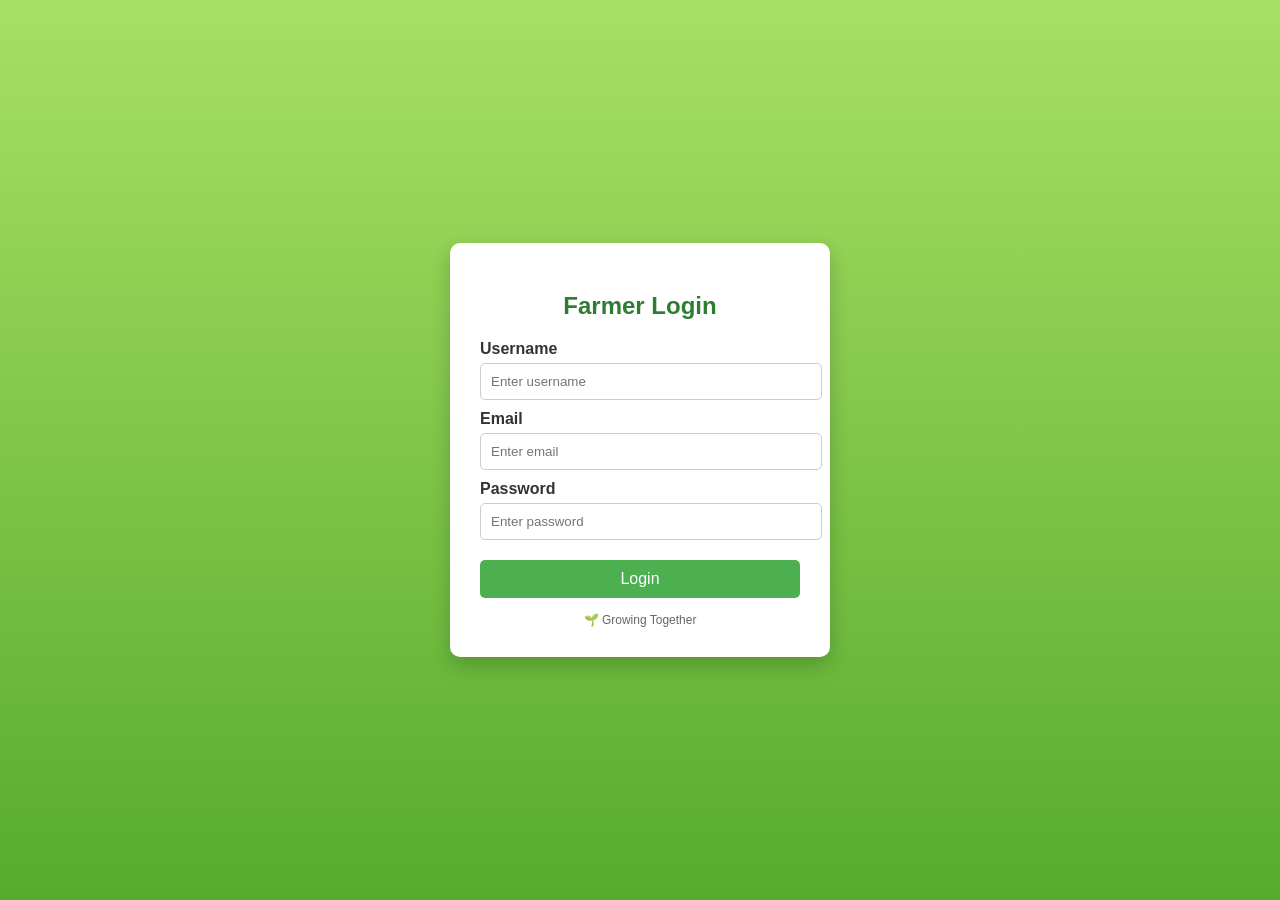
==== login.html @ 411ab0e6 "updated index.html file" ====
<!DOCTYPE html>
<html lang="en">
<head>
    <meta charset="UTF-8">
    <title>Farmer Login</title>
    <style>
        body {
            margin: 0;
            font-family: Arial, sans-serif;
            background: linear-gradient(to bottom, #a8e063, #56ab2f);
            height: 100vh;
            display: flex;
            justify-content: center;
            align-items: center;
        }

        .login-box {
            background: #ffffff;
            padding: 30px;
            width: 320px;
            border-radius: 10px;
            box-shadow: 0 8px 20px rgba(0, 0, 0, 0.2);
        }

        .login-box h2 {
            text-align: center;
            color: #2e7d32;
            margin-bottom: 20px;
        }

        .login-box label {
            font-weight: bold;
            color: #333;
            display: block;
            margin-top: 10px;
        }

        .login-box input {
            width: 100%;
            padding: 10px;
            margin-top: 5px;
            border-radius: 5px;
            border: 1px solid #ccc;
        }

        .login-box input:focus {
            outline: none;
            border-color: #4caf50;
        }

        .login-box button {
            width: 100%;
            padding: 10px;
            margin-top: 20px;
            background-color: #4caf50;
            border: none;
            color: white;
            font-size: 16px;
            border-radius: 5px;
            cursor: pointer;
        }

        .login-box button:hover {
            background-color: #388e3c;
        }

        .footer-text {
            text-align: center;
            margin-top: 15px;
            font-size: 12px;
            color: #666;
        }
    </style>
</head>
<body>

    <div class="login-box">
        <h2>Farmer Login</h2>

        <form>
            <label>Username</label>
            <input type="text" placeholder="Enter username" required>

            <label>Email</label>
            <input type="email" placeholder="Enter email" required>

            <label>Password</label>
            <input type="password" placeholder="Enter password" required>

            <button type="submit">Login</button>
        </form>

        <div class="footer-text">
            🌱 Growing Together
        </div>
    </div>

</body>
</html>
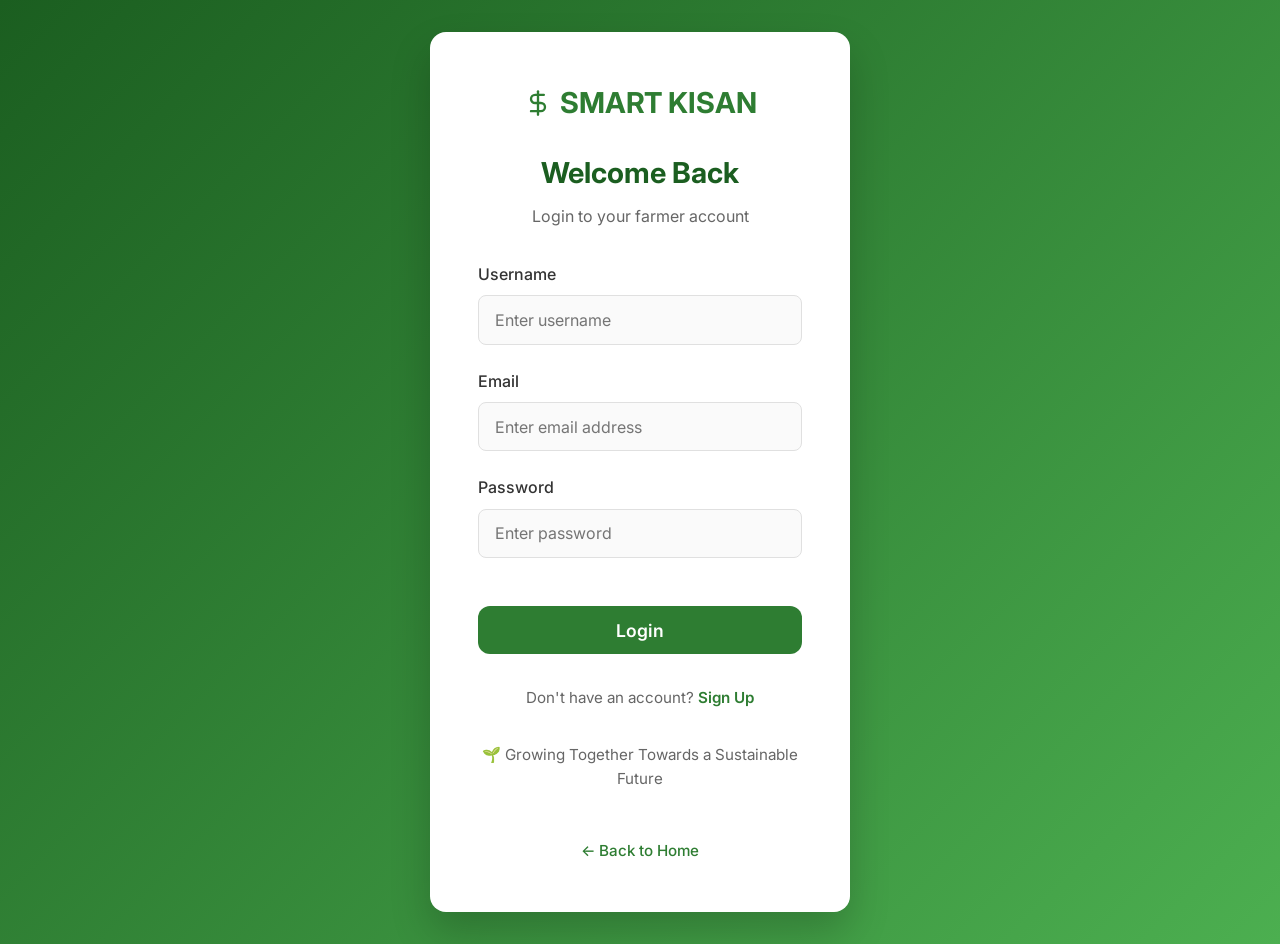
==== commit 5b98e64f: "done" ====
--- a/login.html
+++ b/login.html
@@ -2,96 +2,46 @@
 <html lang="en">
 <head>
     <meta charset="UTF-8">
-    <title>Farmer Login</title>
-    <style>
-        body {
-            margin: 0;
-            font-family: Arial, sans-serif;
-            background: linear-gradient(to bottom, #a8e063, #56ab2f);
-            height: 100vh;
-            display: flex;
-            justify-content: center;
-            align-items: center;
-        }
+    <meta name="viewport" content="width=device-width, initial-scale=1.0">
+    <title>Login | Smart Kisan</title>
+    <link rel="stylesheet" href="style.css">
+</head>
+<body class="login-body">
+    
+    <div class="login-card">
+        <div style="text-align: center; margin-bottom: 1.5rem;">
+            <a href="index.html" class="logo" style="justify-content: center; font-size: 1.8rem;">
+                <svg width="28" height="28" viewBox="0 0 24 24" fill="none" stroke="currentColor" stroke-width="2" stroke-linecap="round" stroke-linejoin="round"><path d="M12 2v20"></path><path d="M17 5H9.5a3.5 3.5 0 0 0 0 7h5a3.5 3.5 0 0 1 0 7H6"></path></svg>
+                SMART KISAN
+            </a>
+        </div>
+        
+        <h2>Welcome Back</h2>
+        <p>Login to your farmer account</p>
 
-        .login-box {
-            background: #ffffff;
-            padding: 30px;
-            width: 320px;
-            border-radius: 10px;
-            box-shadow: 0 8px 20px rgba(0, 0, 0, 0.2);
-        }
+        <form action="login.php" method="POST">
+            <div class="form-group">
+                <label for="username">Username</label>
+                <input type="text" id="username" name="username" class="form-control" placeholder="Enter username" required>
+            </div>
 
-        .login-box h2 {
-            text-align: center;
-            color: #2e7d32;
-            margin-bottom: 20px;
-        }
+            <div class="form-group">
+                <label for="email">Email</label>
+                <input type="email" id="email" name="email" class="form-control" placeholder="Enter email address" required>
+            </div>
 
-        .login-box label {
-            font-weight: bold;
-            color: #333;
-            display: block;
-            margin-top: 10px;
-        }
+            <div class="form-group">
+                <label for="password">Password</label>
+                <input type="password" id="password" name="password" class="form-control" placeholder="Enter password" required>
+            </div>
 
-        .login-box input {
-            width: 100%;
-            padding: 10px;
-            margin-top: 5px;
-            border-radius: 5px;
-            border: 1px solid #ccc;
-        }
-
-        .login-box input:focus {
-            outline: none;
-            border-color: #4caf50;
-        }
-
-        .login-box button {
-            width: 100%;
-            padding: 10px;
-            margin-top: 20px;
-            background-color: #4caf50;
-            border: none;
-            color: white;
-            font-size: 16px;
-            border-radius: 5px;
-            cursor: pointer;
-        }
-
-        .login-box button:hover {
-            background-color: #388e3c;
-        }
-
-        .footer-text {
-            text-align: center;
-            margin-top: 15px;
-            font-size: 12px;
-            color: #666;
-        }
-    </style>
-</head>
-<body>
-
-    <div class="login-box">
-        <h2>Farmer Login</h2>
-
-        <form>
-            <label>Username</label>
-            <input type="text" placeholder="Enter username" required>
-
-            <label>Email</label>
-            <input type="email" placeholder="Enter email" required>
-
-            <label>Password</label>
-            <input type="password" placeholder="Enter password" required>
-
-            <button type="submit">Login</button>
+            <button type="submit" class="btn" style="width: 100%; margin-top: 1.5rem; padding: 0.85rem; font-size: 1.1rem;">Login</button>
         </form>
 
-        <div class="footer-text">
-            🌱 Growing Together
+        <div style="text-align: center; margin-top: 2rem; color: var(--text-light); font-size: 0.95rem;">
+            <p>Don't have an account? <a href="signup.html" style="color: var(--primary); font-weight: 600; text-decoration: none;">Sign Up</a></p>
+            <p style="margin-top: 1rem;">🌱 Growing Together Towards a Sustainable Future</p>
+            <a href="index.html" style="color: var(--primary); font-weight: 500; text-decoration: none; margin-top: 1rem; display: inline-block; transition: all 0.3s;">&larr; Back to Home</a>
         </div>
     </div>
 
--- a/style.css
+++ b/style.css
@@ -0,0 +1,347 @@
+@import url('https://fonts.googleapis.com/css2?family=Inter:wght@300;400;500;600;700&display=swap');
+
+:root {
+  --primary: #2E7D32;
+  --primary-light: #4CAF50;
+  --primary-dark: #1B5E20;
+  --secondary: #FDD835;
+  --background: #F4F7F4;
+  --surface: #FFFFFF;
+  --text: #333333;
+  --text-light: #666666;
+  --border: #E0E0E0;
+  --radius: 12px;
+  --shadow: 0 8px 30px rgba(0, 0, 0, 0.08);
+}
+
+* {
+  margin: 0;
+  padding: 0;
+  box-sizing: border-box;
+  font-family: 'Inter', sans-serif;
+}
+
+body {
+  background-color: var(--background);
+  color: var(--text);
+  line-height: 1.6;
+}
+
+/* Navbar */
+header {
+  background-color: var(--surface);
+  box-shadow: 0 2px 10px rgba(0,0,0,0.05);
+  position: sticky;
+  top: 0;
+  z-index: 100;
+}
+
+.navbar {
+  max-width: 1200px;
+  margin: 0 auto;
+  padding: 1rem 2rem;
+  display: flex;
+  justify-content: space-between;
+  align-items: center;
+}
+
+.logo {
+  font-size: 1.5rem;
+  font-weight: 700;
+  color: var(--primary);
+  text-decoration: none;
+  display: flex;
+  align-items: center;
+  gap: 0.5rem;
+}
+
+.nav-links {
+  display: flex;
+  gap: 1.5rem;
+  list-style: none;
+}
+
+.nav-links a {
+  text-decoration: none;
+  color: var(--text);
+  font-weight: 500;
+  transition: color 0.3s;
+}
+
+.nav-links a:hover {
+  color: var(--primary);
+}
+
+.btn {
+  display: inline-block;
+  padding: 0.75rem 1.5rem;
+  background-color: var(--primary);
+  color: white;
+  text-decoration: none;
+  border-radius: var(--radius);
+  font-weight: 600;
+  transition: all 0.3s ease;
+  border: none;
+  cursor: pointer;
+}
+
+.btn:hover {
+  background-color: var(--primary-dark);
+  transform: translateY(-2px);
+  box-shadow: 0 4px 12px rgba(46, 125, 50, 0.3);
+}
+
+.btn-secondary {
+  background-color: white;
+  color: var(--primary);
+  border: 2px solid var(--primary);
+}
+
+.btn-secondary:hover {
+  background-color: var(--primary-light);
+  color: white;
+}
+
+/* Hero Section */
+.hero {
+  text-align: center;
+  padding: 5rem 2rem;
+  background: linear-gradient(135deg, rgba(46, 125, 50, 0.1) 0%, rgba(76, 175, 80, 0.05) 100%);
+}
+
+.hero h1 {
+  font-size: 3.5rem;
+  color: var(--primary-dark);
+  margin-bottom: 1.5rem;
+}
+
+.hero p {
+  font-size: 1.3rem;
+  color: var(--text-light);
+  max-width: 800px;
+  margin: 0 auto 2.5rem;
+}
+
+/* Container */
+.container {
+  max-width: 1200px;
+  margin: 0 auto;
+  padding: 4rem 2rem;
+}
+
+.section-title {
+  text-align: center;
+  margin-bottom: 3rem;
+  color: var(--primary-dark);
+  font-size: 2.2rem;
+}
+
+/* Media Gallery */
+.media-section {
+  display: grid;
+  grid-template-columns: repeat(auto-fit, minmax(300px, 1fr));
+  gap: 2rem;
+}
+
+.media-card {
+  background: var(--surface);
+  border-radius: var(--radius);
+  padding: 1.5rem;
+  box-shadow: var(--shadow);
+  transition: transform 0.3s ease;
+}
+
+.media-card:hover {
+  transform: translateY(-5px);
+}
+
+.media-card h3 {
+  margin-bottom: 1rem;
+  color: var(--primary-dark);
+  font-size: 1.3rem;
+}
+
+video, audio {
+  width: 100%;
+  border-radius: 8px;
+  margin-bottom: 1rem;
+  outline: none;
+}
+
+/* Tables */
+.info-section {
+  display: grid;
+  grid-template-columns: repeat(auto-fit, minmax(350px, 1fr));
+  gap: 2rem;
+}
+
+.table-container {
+  background: var(--surface);
+  border-radius: var(--radius);
+  padding: 2rem;
+  box-shadow: var(--shadow);
+  overflow-x: auto;
+}
+
+.table-container h3 {
+  margin-bottom: 1.5rem;
+  color: var(--primary-dark);
+}
+
+table {
+  width: 100%;
+  border-collapse: collapse;
+}
+
+th, td {
+  padding: 1rem;
+  text-align: left;
+  border-bottom: 1px solid var(--border);
+}
+
+th {
+  background-color: var(--background);
+  color: var(--primary-dark);
+  font-weight: 600;
+  text-transform: uppercase;
+  font-size: 0.9rem;
+  letter-spacing: 0.5px;
+}
+
+tr:hover {
+  background-color: rgba(76, 175, 80, 0.05);
+}
+
+/* Form */
+.booking-form {
+  background: var(--surface);
+  border-radius: var(--radius);
+  padding: 3rem;
+  box-shadow: var(--shadow);
+  max-width: 700px;
+  margin: 0 auto;
+}
+
+.booking-form h2 {
+  text-align: center;
+  color: var(--primary-dark);
+  margin-bottom: 2rem;
+  font-size: 1.8rem;
+}
+
+.form-group {
+  margin-bottom: 1.5rem;
+}
+
+.form-group label {
+  display: block;
+  font-weight: 500;
+  margin-bottom: 0.5rem;
+  color: var(--text);
+}
+
+.form-control {
+  width: 100%;
+  padding: 0.85rem 1rem;
+  border: 1px solid var(--border);
+  border-radius: 8px;
+  font-size: 1rem;
+  transition: all 0.3s;
+  background-color: #fafafa;
+}
+
+.form-control:focus {
+  outline: none;
+  border-color: var(--primary);
+  background-color: var(--surface);
+  box-shadow: 0 0 0 3px rgba(76, 175, 80, 0.2);
+}
+
+.radio-group {
+  display: flex;
+  gap: 1.5rem;
+  margin-top: 0.5rem;
+  flex-wrap: wrap;
+}
+
+.radio-group label {
+  display: flex;
+  align-items: center;
+  gap: 0.5rem;
+  cursor: pointer;
+  font-weight: normal;
+}
+
+/* Quick Links Grid */
+.quick-links {
+  display: grid;
+  grid-template-columns: repeat(auto-fill, minmax(200px, 1fr));
+  gap: 1.2rem;
+}
+
+.quick-link-card {
+  background: var(--surface);
+  padding: 1.5rem;
+  border-radius: var(--radius);
+  text-align: center;
+  text-decoration: none;
+  color: var(--primary-dark);
+  font-weight: 600;
+  box-shadow: var(--shadow);
+  transition: all 0.3s ease;
+  border: 1px solid var(--border);
+  display: flex;
+  align-items: center;
+  justify-content: center;
+  min-height: 80px;
+}
+
+.quick-link-card:hover {
+  border-color: var(--primary);
+  background-color: var(--primary);
+  color: white;
+  transform: translateY(-5px);
+  box-shadow: 0 10px 20px rgba(46, 125, 50, 0.2);
+}
+
+/* Login Page specific */
+.login-body {
+  display: flex;
+  align-items: center;
+  justify-content: center;
+  min-height: 100vh;
+  background: linear-gradient(135deg, var(--primary-dark) 0%, var(--primary-light) 100%);
+  padding: 2rem;
+}
+
+.login-card {
+  background: var(--surface);
+  padding: 3rem;
+  border-radius: 16px;
+  box-shadow: 0 20px 40px rgba(0,0,0,0.2);
+  width: 100%;
+  max-width: 420px;
+}
+
+.login-card h2 {
+  text-align: center;
+  color: var(--primary-dark);
+  margin-bottom: 0.5rem;
+  font-size: 1.8rem;
+}
+
+.login-card p {
+  text-align: center;
+  color: var(--text-light);
+  margin-bottom: 2rem;
+}
+
+/* Footer */
+footer {
+  background: var(--surface);
+  padding: 2rem;
+  text-align: center;
+  color: var(--text-light);
+  border-top: 1px solid var(--border);
+  margin-top: 2rem;
+}
